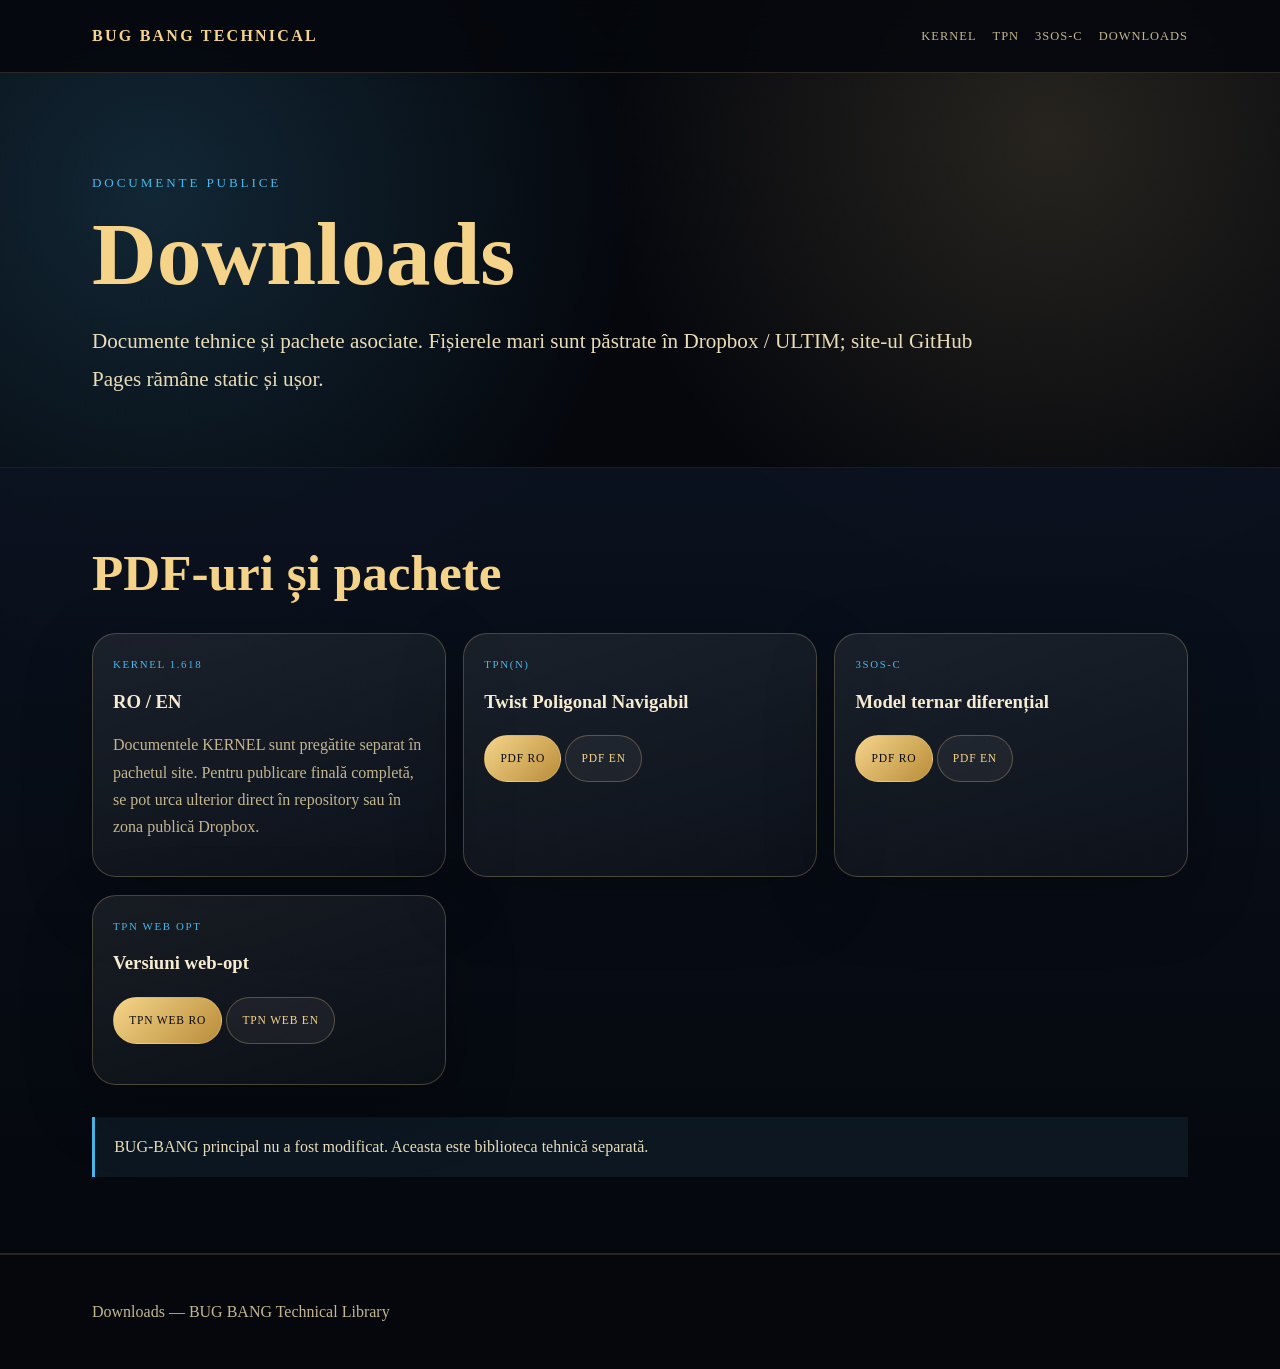
==== downloads.html @ 65dff2f1 "Add downloads page with document links" ====
<!DOCTYPE html>
<html lang="ro"><head><meta charset="UTF-8"><meta name="viewport" content="width=device-width, initial-scale=1.0"><title>Downloads — BUG BANG Technical</title><link rel="stylesheet" href="css/style.css"></head><body><nav><div class="wrap nav"><a class="brand" href="index.html">BUG BANG Technical</a><div class="links"><a href="kernel.html">KERNEL</a><a href="tpn.html">TPN</a><a href="3sos-c.html">3SOS-C</a><a href="downloads.html">Downloads</a></div></div></nav><header class="hero"><div class="wrap"><div class="eyebrow">documente publice</div><h1>Downloads</h1><p class="lead">Documente tehnice și pachete asociate. Fișierele mari sunt păstrate în Dropbox / ULTIM; site-ul GitHub Pages rămâne static și ușor.</p></div></header><section class="section surface"><div class="wrap"><h2>PDF-uri și pachete</h2><div class="grid"><article class="card"><span class="tag">KERNEL 1.618</span><h3>RO / EN</h3><p>Documentele KERNEL sunt pregătite separat în pachetul site. Pentru publicare finală completă, se pot urca ulterior direct în repository sau în zona publică Dropbox.</p></article><article class="card"><span class="tag">TPN(n)</span><h3>Twist Poligonal Navigabil</h3><p><a class="btn primary" href="https://www.dropbox.com/scl/fi/l1ahsx0x2qfwhn7kk19ha/TPN_RO_KERNEL_STYLE_TEXT_HQ_WEB.pdf?rlkey=b2x315bn0pcg259uns568cgch&dl=0">PDF RO</a><a class="btn secondary" href="https://www.dropbox.com/scl/fi/vc5ysu9kchn9l4sh7l8yj/TPN_EN_KERNEL_STYLE_TEXT_HQ_WEB.pdf?rlkey=yb40otq6cibnzissd6wv9ja8n&dl=0">PDF EN</a></p></article><article class="card"><span class="tag">3SOS-C</span><h3>Model ternar diferențial</h3><p><a class="btn primary" href="https://www.dropbox.com/scl/fi/amsej6utj336kwhtutkh4/3sos-c_public_ro_final_coperta_corecta.pdf?rlkey=fko31ijdxouz7ts5f71ryzepr&dl=0">PDF RO</a><a class="btn secondary" href="https://www.dropbox.com/scl/fi/3zk2rzetz091nug4avxe5/3sos-c_public_en_final.pdf?rlkey=5bdjxxbr21iehseunuf7qtzwz&dl=0">PDF EN</a></p></article><article class="card"><span class="tag">TPN web opt</span><h3>Versiuni web-opt</h3><p><a class="btn primary" href="https://www.dropbox.com/scl/fi/0awaf31crosdxvlsmd5ml/tpn-web-ro-complet-webopt.pdf?rlkey=46iglxqhbc7e9gy6e0wr1ux4d&dl=0">TPN web RO</a><a class="btn secondary" href="https://www.dropbox.com/scl/fi/ejwtejein2mveqn09pgpi/tpn-web-en-complete-webopt.pdf?rlkey=4uywd56qb1otoxhpt3ixmazj6&dl=0">TPN web EN</a></p></article></div><div class="note">BUG-BANG principal nu a fost modificat. Aceasta este biblioteca tehnică separată.</div></div></section><footer><div class="wrap">Downloads — BUG BANG Technical Library</div></footer></body></html>
---- css/style.css ----
*{box-sizing:border-box}html{scroll-behavior:smooth}body{margin:0;font-family:Georgia,'Times New Roman',serif;color:#f7ecd2;background:radial-gradient(circle at 12% 14%,rgba(75,183,232,.18),transparent 30rem),radial-gradient(circle at 82% 10%,rgba(245,212,138,.14),transparent 28rem),#05070d}a{color:inherit}.wrap{width:min(1160px,92vw);margin:0 auto;padding:0 clamp(1rem,3vw,2rem)}nav{position:sticky;top:0;z-index:10;background:rgba(5,7,13,.88);border-bottom:1px solid rgba(245,212,138,.16);backdrop-filter:blur(14px)}.nav{min-height:72px;display:flex;align-items:center;justify-content:space-between;gap:1rem;flex-wrap:wrap}.brand{font-weight:700;color:#f5d48a;text-transform:uppercase;letter-spacing:.14em;text-decoration:none}.links{display:flex;gap:1rem;flex-wrap:wrap}.links a{color:#c4b68f;text-transform:uppercase;font-size:.78rem;letter-spacing:.08em;text-decoration:none}.links a:hover{color:#f5d48a}.hero{padding:clamp(4rem,8vw,8rem) 0 3rem}.eyebrow{color:#4bb7e8;text-transform:uppercase;letter-spacing:.22em;font-size:.82rem;margin-bottom:1rem}h1,h2,h3,.btn,.brand,.links a{font-family:Georgia,'Times New Roman',serif}h1{font-size:clamp(2.4rem,7vw,5.8rem);line-height:1.04;color:#f5d48a;margin:0}h2{font-size:clamp(1.7rem,4vw,3.4rem);line-height:1.1;color:#f5d48a;margin:0 0 1rem}.lead{font-size:clamp(1rem,1.2vw + .8rem,1.32rem);line-height:1.8;color:#e9dcb9;max-width:900px}.section{padding:clamp(3.5rem,6vw,7rem) 0}.surface{background:linear-gradient(180deg,rgba(11,18,32,.9),rgba(5,7,13,.9));border-top:1px solid rgba(245,212,138,.1);border-bottom:1px solid rgba(245,212,138,.1)}.grid{display:grid;grid-template-columns:repeat(auto-fit,minmax(min(270px,100%),1fr));gap:1.1rem;margin-top:2rem}.card{border:1px solid rgba(245,212,138,.24);border-radius:24px;background:linear-gradient(160deg,rgba(255,255,255,.075),rgba(255,255,255,.025));padding:1.25rem;box-shadow:0 22px 70px rgba(0,0,0,.24)}.card p,.card li{color:#c4b68f;line-height:1.7}.tag{color:#4bb7e8;text-transform:uppercase;letter-spacing:.15em;font-size:.68rem}.btn{display:inline-flex;align-items:center;justify-content:center;min-height:43px;padding:.78rem .95rem;border-radius:999px;border:1px solid rgba(245,212,138,.28);font-size:.72rem;text-transform:uppercase;letter-spacing:.07em;text-decoration:none;margin:.25rem .25rem .25rem 0}.primary{background:linear-gradient(135deg,#f5d48a,#b98d39);color:#090b10}.secondary{background:rgba(255,255,255,.05);color:#f5d48a}.note{border-left:3px solid #4bb7e8;padding:1rem 1.2rem;background:rgba(75,183,232,.08);color:#e9dcb9;line-height:1.75;margin-top:2rem}footer{padding:3rem 0;border-top:1px solid rgba(245,212,138,.14);color:#c4b68f}@media(max-width:720px){.nav{display:block;padding:1rem 0}.links{margin-top:.8rem}.btn{width:100%;text-align:center}}
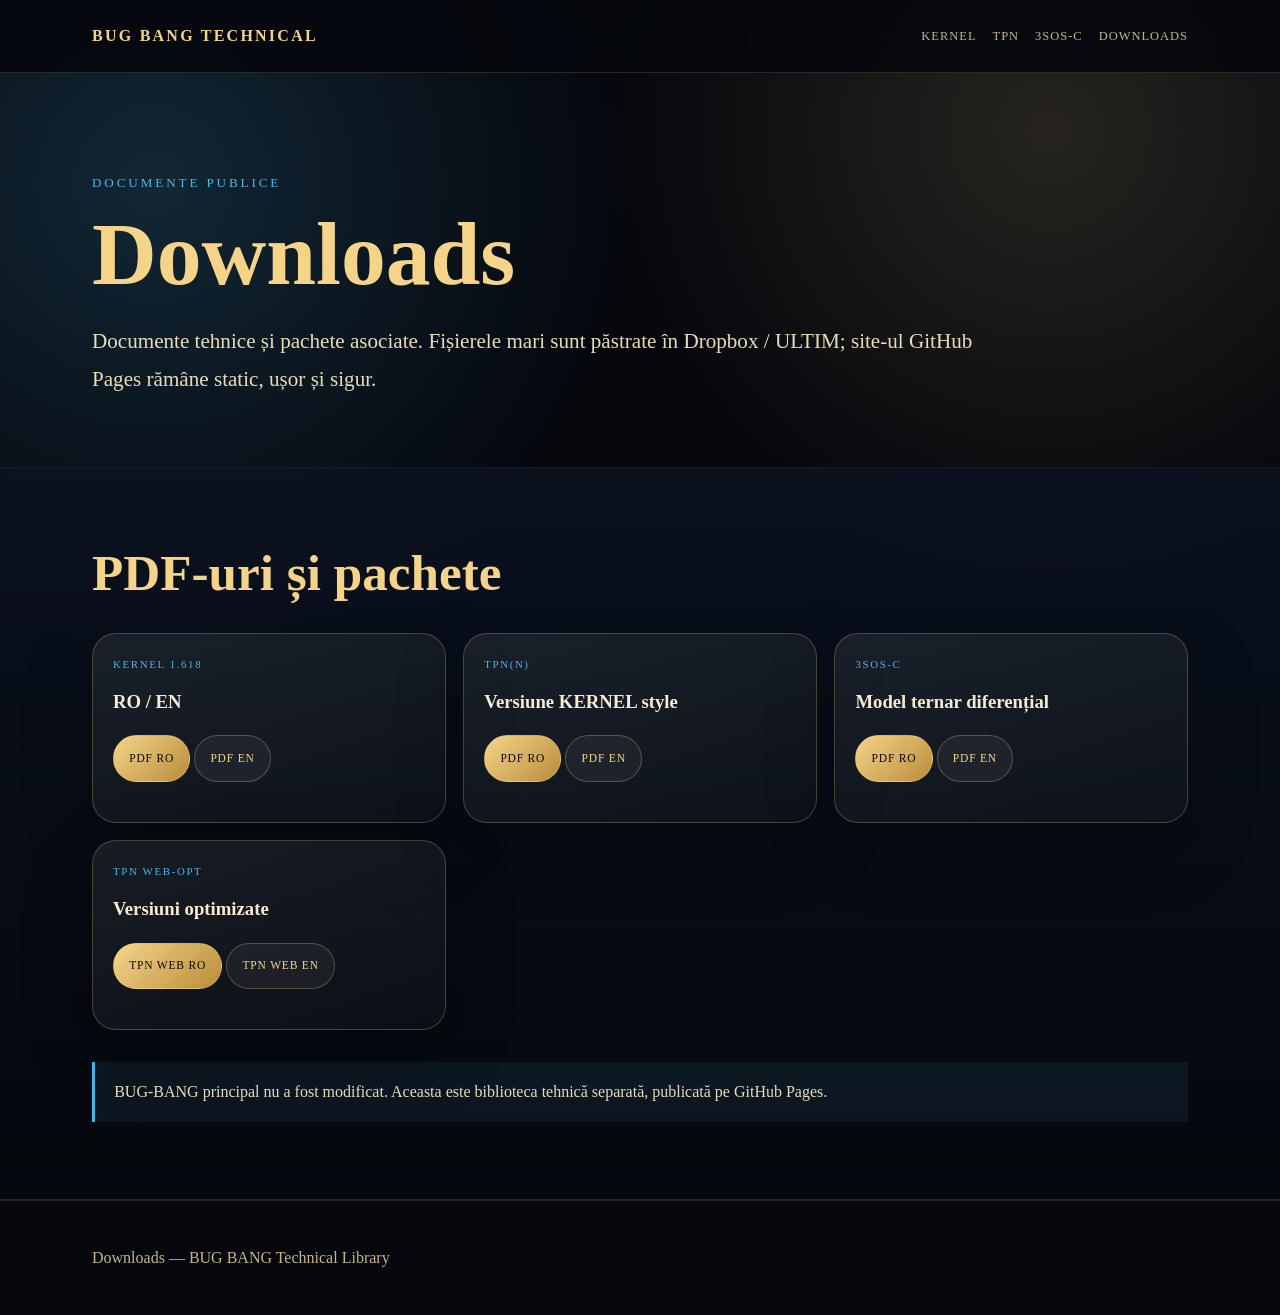
==== commit f383aa74: "Complete downloads page with KERNEL links" ====
--- a/downloads.html
+++ b/downloads.html
@@ -1,2 +1,2 @@
 <!DOCTYPE html>
-<html lang="ro"><head><meta charset="UTF-8"><meta name="viewport" content="width=device-width, initial-scale=1.0"><title>Downloads — BUG BANG Technical</title><link rel="stylesheet" href="css/style.css"></head><body><nav><div class="wrap nav"><a class="brand" href="index.html">BUG BANG Technical</a><div class="links"><a href="kernel.html">KERNEL</a><a href="tpn.html">TPN</a><a href="3sos-c.html">3SOS-C</a><a href="downloads.html">Downloads</a></div></div></nav><header class="hero"><div class="wrap"><div class="eyebrow">documente publice</div><h1>Downloads</h1><p class="lead">Documente tehnice și pachete asociate. Fișierele mari sunt păstrate în Dropbox / ULTIM; site-ul GitHub Pages rămâne static și ușor.</p></div></header><section class="section surface"><div class="wrap"><h2>PDF-uri și pachete</h2><div class="grid"><article class="card"><span class="tag">KERNEL 1.618</span><h3>RO / EN</h3><p>Documentele KERNEL sunt pregătite separat în pachetul site. Pentru publicare finală completă, se pot urca ulterior direct în repository sau în zona publică Dropbox.</p></article><article class="card"><span class="tag">TPN(n)</span><h3>Twist Poligonal Navigabil</h3><p><a class="btn primary" href="https://www.dropbox.com/scl/fi/l1ahsx0x2qfwhn7kk19ha/TPN_RO_KERNEL_STYLE_TEXT_HQ_WEB.pdf?rlkey=b2x315bn0pcg259uns568cgch&dl=0">PDF RO</a><a class="btn secondary" href="https://www.dropbox.com/scl/fi/vc5ysu9kchn9l4sh7l8yj/TPN_EN_KERNEL_STYLE_TEXT_HQ_WEB.pdf?rlkey=yb40otq6cibnzissd6wv9ja8n&dl=0">PDF EN</a></p></article><article class="card"><span class="tag">3SOS-C</span><h3>Model ternar diferențial</h3><p><a class="btn primary" href="https://www.dropbox.com/scl/fi/amsej6utj336kwhtutkh4/3sos-c_public_ro_final_coperta_corecta.pdf?rlkey=fko31ijdxouz7ts5f71ryzepr&dl=0">PDF RO</a><a class="btn secondary" href="https://www.dropbox.com/scl/fi/3zk2rzetz091nug4avxe5/3sos-c_public_en_final.pdf?rlkey=5bdjxxbr21iehseunuf7qtzwz&dl=0">PDF EN</a></p></article><article class="card"><span class="tag">TPN web opt</span><h3>Versiuni web-opt</h3><p><a class="btn primary" href="https://www.dropbox.com/scl/fi/0awaf31crosdxvlsmd5ml/tpn-web-ro-complet-webopt.pdf?rlkey=46iglxqhbc7e9gy6e0wr1ux4d&dl=0">TPN web RO</a><a class="btn secondary" href="https://www.dropbox.com/scl/fi/ejwtejein2mveqn09pgpi/tpn-web-en-complete-webopt.pdf?rlkey=4uywd56qb1otoxhpt3ixmazj6&dl=0">TPN web EN</a></p></article></div><div class="note">BUG-BANG principal nu a fost modificat. Aceasta este biblioteca tehnică separată.</div></div></section><footer><div class="wrap">Downloads — BUG BANG Technical Library</div></footer></body></html>
+<html lang="ro"><head><meta charset="UTF-8"><meta name="viewport" content="width=device-width, initial-scale=1.0"><title>Downloads — BUG BANG Technical</title><link rel="stylesheet" href="css/style.css"></head><body><nav><div class="wrap nav"><a class="brand" href="index.html">BUG BANG Technical</a><div class="links"><a href="kernel.html">KERNEL</a><a href="tpn.html">TPN</a><a href="3sos-c.html">3SOS-C</a><a href="downloads.html">Downloads</a></div></div></nav><header class="hero"><div class="wrap"><div class="eyebrow">documente publice</div><h1>Downloads</h1><p class="lead">Documente tehnice și pachete asociate. Fișierele mari sunt păstrate în Dropbox / ULTIM; site-ul GitHub Pages rămâne static, ușor și sigur.</p></div></header><section class="section surface"><div class="wrap"><h2>PDF-uri și pachete</h2><div class="grid"><article class="card"><span class="tag">KERNEL 1.618</span><h3>RO / EN</h3><p><a class="btn primary" href="https://www.dropbox.com/pri/get/ULTIM/KERNEL_1_618_RO_SITE_COPERTA_CORECTA_FULLPAGE.pdf?_subject_uid=2174207793&w=AACHsvc_u7PDxz6mF8iy3HeVPnzlkanqWURktGiKh36nxA">PDF RO</a><a class="btn secondary" href="https://www.dropbox.com/pri/get/ULTIM/KERNEL_1_618_EN_SITE_FULLPAGE_COVERS.pdf?_subject_uid=2174207793&w=AAAnMVVgnqrexRiv_w2AHpHMu8aQy2-dFiPYLh2XU2vAuQ">PDF EN</a></p></article><article class="card"><span class="tag">TPN(n)</span><h3>Versiune KERNEL style</h3><p><a class="btn primary" href="https://www.dropbox.com/scl/fi/l1ahsx0x2qfwhn7kk19ha/TPN_RO_KERNEL_STYLE_TEXT_HQ_WEB.pdf?rlkey=b2x315bn0pcg259uns568cgch&dl=0">PDF RO</a><a class="btn secondary" href="https://www.dropbox.com/scl/fi/vc5ysu9kchn9l4sh7l8yj/TPN_EN_KERNEL_STYLE_TEXT_HQ_WEB.pdf?rlkey=yb40otq6cibnzissd6wv9ja8n&dl=0">PDF EN</a></p></article><article class="card"><span class="tag">3SOS-C</span><h3>Model ternar diferențial</h3><p><a class="btn primary" href="https://www.dropbox.com/scl/fi/amsej6utj336kwhtutkh4/3sos-c_public_ro_final_coperta_corecta.pdf?rlkey=fko31ijdxouz7ts5f71ryzepr&dl=0">PDF RO</a><a class="btn secondary" href="https://www.dropbox.com/scl/fi/3zk2rzetz091nug4avxe5/3sos-c_public_en_final.pdf?rlkey=5bdjxxbr21iehseunuf7qtzwz&dl=0">PDF EN</a></p></article><article class="card"><span class="tag">TPN web-opt</span><h3>Versiuni optimizate</h3><p><a class="btn primary" href="https://www.dropbox.com/scl/fi/0awaf31crosdxvlsmd5ml/tpn-web-ro-complet-webopt.pdf?rlkey=46iglxqhbc7e9gy6e0wr1ux4d&dl=0">TPN web RO</a><a class="btn secondary" href="https://www.dropbox.com/scl/fi/ejwtejein2mveqn09pgpi/tpn-web-en-complete-webopt.pdf?rlkey=4uywd56qb1otoxhpt3ixmazj6&dl=0">TPN web EN</a></p></article></div><div class="note">BUG-BANG principal nu a fost modificat. Aceasta este biblioteca tehnică separată, publicată pe GitHub Pages.</div></div></section><footer><div class="wrap">Downloads — BUG BANG Technical Library</div></footer></body></html>
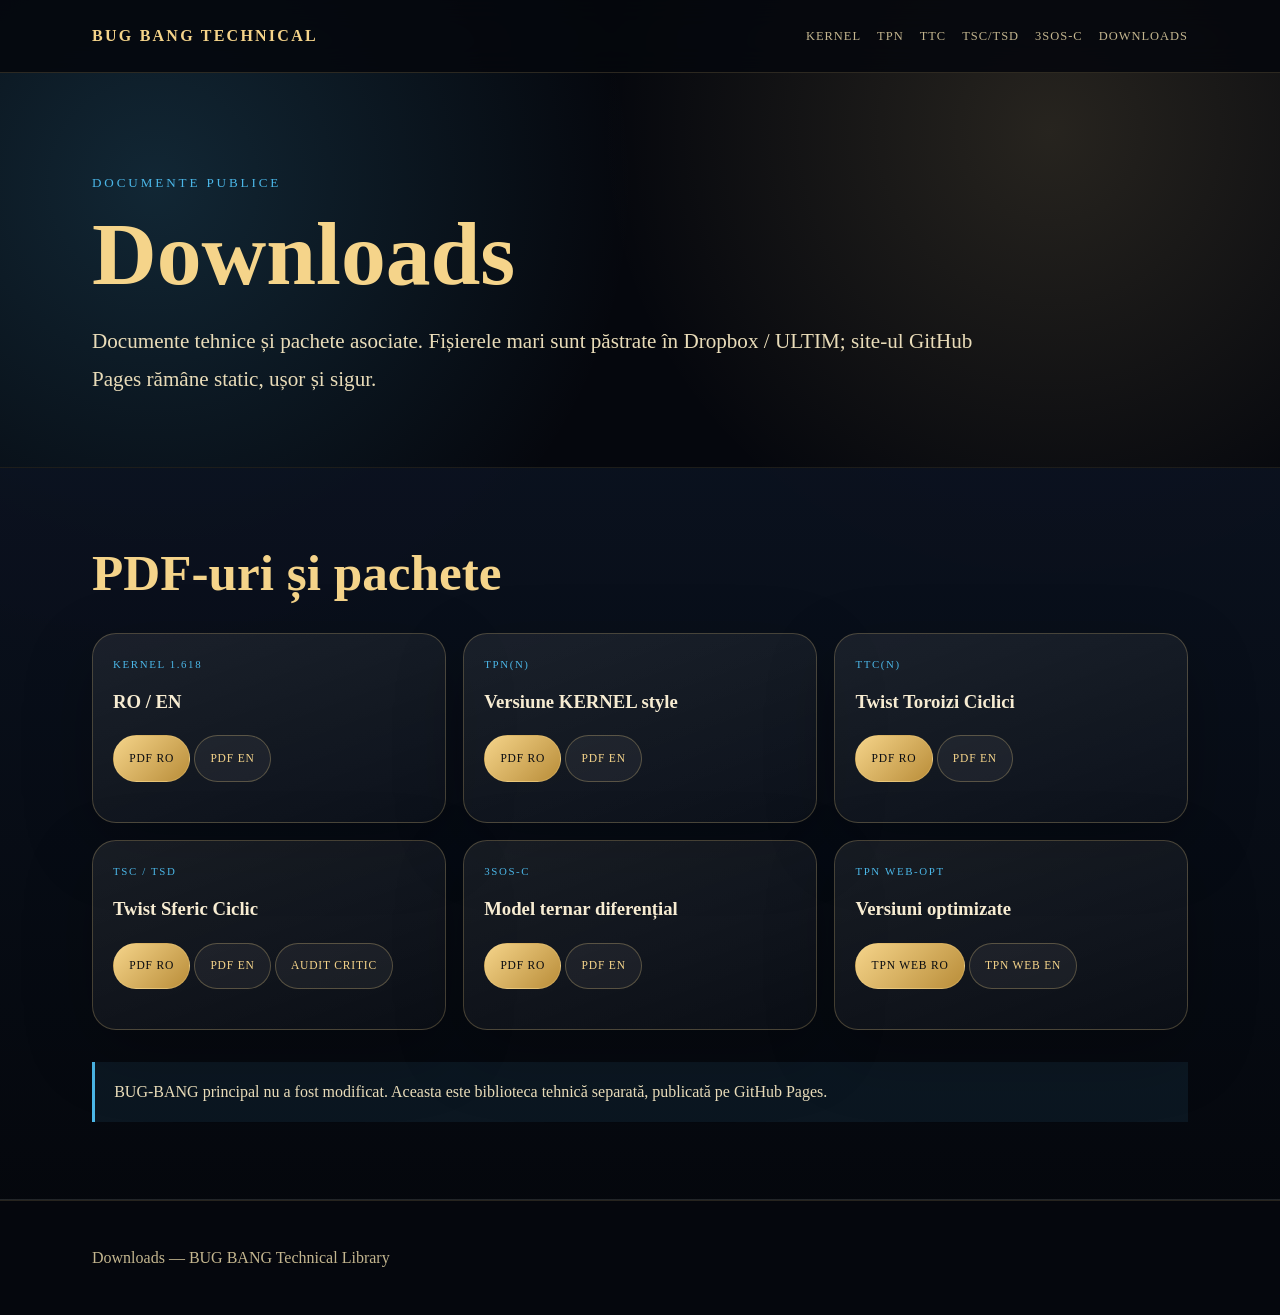
==== commit 9864a198: "Add TTC and TSC TSD downloads" ====
--- a/downloads.html
+++ b/downloads.html
@@ -1,2 +1,2 @@
 <!DOCTYPE html>
-<html lang="ro"><head><meta charset="UTF-8"><meta name="viewport" content="width=device-width, initial-scale=1.0"><title>Downloads — BUG BANG Technical</title><link rel="stylesheet" href="css/style.css"></head><body><nav><div class="wrap nav"><a class="brand" href="index.html">BUG BANG Technical</a><div class="links"><a href="kernel.html">KERNEL</a><a href="tpn.html">TPN</a><a href="3sos-c.html">3SOS-C</a><a href="downloads.html">Downloads</a></div></div></nav><header class="hero"><div class="wrap"><div class="eyebrow">documente publice</div><h1>Downloads</h1><p class="lead">Documente tehnice și pachete asociate. Fișierele mari sunt păstrate în Dropbox / ULTIM; site-ul GitHub Pages rămâne static, ușor și sigur.</p></div></header><section class="section surface"><div class="wrap"><h2>PDF-uri și pachete</h2><div class="grid"><article class="card"><span class="tag">KERNEL 1.618</span><h3>RO / EN</h3><p><a class="btn primary" href="https://www.dropbox.com/pri/get/ULTIM/KERNEL_1_618_RO_SITE_COPERTA_CORECTA_FULLPAGE.pdf?_subject_uid=2174207793&w=AACHsvc_u7PDxz6mF8iy3HeVPnzlkanqWURktGiKh36nxA">PDF RO</a><a class="btn secondary" href="https://www.dropbox.com/pri/get/ULTIM/KERNEL_1_618_EN_SITE_FULLPAGE_COVERS.pdf?_subject_uid=2174207793&w=AAAnMVVgnqrexRiv_w2AHpHMu8aQy2-dFiPYLh2XU2vAuQ">PDF EN</a></p></article><article class="card"><span class="tag">TPN(n)</span><h3>Versiune KERNEL style</h3><p><a class="btn primary" href="https://www.dropbox.com/scl/fi/l1ahsx0x2qfwhn7kk19ha/TPN_RO_KERNEL_STYLE_TEXT_HQ_WEB.pdf?rlkey=b2x315bn0pcg259uns568cgch&dl=0">PDF RO</a><a class="btn secondary" href="https://www.dropbox.com/scl/fi/vc5ysu9kchn9l4sh7l8yj/TPN_EN_KERNEL_STYLE_TEXT_HQ_WEB.pdf?rlkey=yb40otq6cibnzissd6wv9ja8n&dl=0">PDF EN</a></p></article><article class="card"><span class="tag">3SOS-C</span><h3>Model ternar diferențial</h3><p><a class="btn primary" href="https://www.dropbox.com/scl/fi/amsej6utj336kwhtutkh4/3sos-c_public_ro_final_coperta_corecta.pdf?rlkey=fko31ijdxouz7ts5f71ryzepr&dl=0">PDF RO</a><a class="btn secondary" href="https://www.dropbox.com/scl/fi/3zk2rzetz091nug4avxe5/3sos-c_public_en_final.pdf?rlkey=5bdjxxbr21iehseunuf7qtzwz&dl=0">PDF EN</a></p></article><article class="card"><span class="tag">TPN web-opt</span><h3>Versiuni optimizate</h3><p><a class="btn primary" href="https://www.dropbox.com/scl/fi/0awaf31crosdxvlsmd5ml/tpn-web-ro-complet-webopt.pdf?rlkey=46iglxqhbc7e9gy6e0wr1ux4d&dl=0">TPN web RO</a><a class="btn secondary" href="https://www.dropbox.com/scl/fi/ejwtejein2mveqn09pgpi/tpn-web-en-complete-webopt.pdf?rlkey=4uywd56qb1otoxhpt3ixmazj6&dl=0">TPN web EN</a></p></article></div><div class="note">BUG-BANG principal nu a fost modificat. Aceasta este biblioteca tehnică separată, publicată pe GitHub Pages.</div></div></section><footer><div class="wrap">Downloads — BUG BANG Technical Library</div></footer></body></html>
+<html lang="ro"><head><meta charset="UTF-8"><meta name="viewport" content="width=device-width, initial-scale=1.0"><title>Downloads — BUG BANG Technical</title><link rel="stylesheet" href="css/style.css"></head><body><nav><div class="wrap nav"><a class="brand" href="index.html">BUG BANG Technical</a><div class="links"><a href="kernel.html">KERNEL</a><a href="tpn.html">TPN</a><a href="ttc.html">TTC</a><a href="tsc-tsd.html">TSC/TSD</a><a href="3sos-c.html">3SOS-C</a><a href="downloads.html">Downloads</a></div></div></nav><header class="hero"><div class="wrap"><div class="eyebrow">documente publice</div><h1>Downloads</h1><p class="lead">Documente tehnice și pachete asociate. Fișierele mari sunt păstrate în Dropbox / ULTIM; site-ul GitHub Pages rămâne static, ușor și sigur.</p></div></header><section class="section surface"><div class="wrap"><h2>PDF-uri și pachete</h2><div class="grid"><article class="card"><span class="tag">KERNEL 1.618</span><h3>RO / EN</h3><p><a class="btn primary" href="https://www.dropbox.com/pri/get/ULTIM/KERNEL_1_618_RO_SITE_COPERTA_CORECTA_FULLPAGE.pdf?_subject_uid=2174207793&w=AACHsvc_u7PDxz6mF8iy3HeVPnzlkanqWURktGiKh36nxA">PDF RO</a><a class="btn secondary" href="https://www.dropbox.com/pri/get/ULTIM/KERNEL_1_618_EN_SITE_FULLPAGE_COVERS.pdf?_subject_uid=2174207793&w=AAAnMVVgnqrexRiv_w2AHpHMu8aQy2-dFiPYLh2XU2vAuQ">PDF EN</a></p></article><article class="card"><span class="tag">TPN(n)</span><h3>Versiune KERNEL style</h3><p><a class="btn primary" href="https://www.dropbox.com/scl/fi/l1ahsx0x2qfwhn7kk19ha/TPN_RO_KERNEL_STYLE_TEXT_HQ_WEB.pdf?rlkey=b2x315bn0pcg259uns568cgch&dl=0">PDF RO</a><a class="btn secondary" href="https://www.dropbox.com/scl/fi/vc5ysu9kchn9l4sh7l8yj/TPN_EN_KERNEL_STYLE_TEXT_HQ_WEB.pdf?rlkey=yb40otq6cibnzissd6wv9ja8n&dl=0">PDF EN</a></p></article><article class="card"><span class="tag">TTC(n)</span><h3>Twist Toroizi Ciclici</h3><p><a class="btn primary" href="https://www.dropbox.com/scl/fi/e7wbfg8v1bj3zpswmf02y/TWIST-TOROIZI-CICLICI-TTC-n.pdf?rlkey=ld00pzd2l3k2svrau0vahbrue&dl=0">PDF RO</a><a class="btn secondary" href="https://www.dropbox.com/scl/fi/vi8oip0ylrlozsonqhbcr/CYCLIC20TOROIDS-20TTC-n-_FULL_ENGLISH.pdf?rlkey=89d4tjtmznguchbmed7cru7hu&dl=0">PDF EN</a></p></article><article class="card"><span class="tag">TSC / TSD</span><h3>Twist Sferic Ciclic</h3><p><a class="btn primary" href="https://www.dropbox.com/scl/fi/h6iyof2h1yleze42bl56e/TWIST_SFERIC_CICLIC_TSCn-1.pdf?rlkey=yyfi33fo1h4q1ywb81pan0nhk&dl=0">PDF RO</a><a class="btn secondary" href="https://www.dropbox.com/scl/fi/1bxykvbdu59xbbhnlhwjm/TWIST_SPHERICAL_CYCLIC_TSCn_EN_FINAL.pdf?rlkey=k7e0nh14keoxp8mvtqv1zzxqz&dl=0">PDF EN</a><a class="btn secondary" href="https://www.dropbox.com/scl/fi/7nhlpfhz80gz0d980eyon/Licenta_Sferoid_TSC_TSD_FINAL_V2_CRITICA_2026-06-21.pdf?rlkey=0ct2hjjorbdd6pp8o8gbywolg&dl=0">Audit critic</a></p></article><article class="card"><span class="tag">3SOS-C</span><h3>Model ternar diferențial</h3><p><a class="btn primary" href="https://www.dropbox.com/scl/fi/amsej6utj336kwhtutkh4/3sos-c_public_ro_final_coperta_corecta.pdf?rlkey=fko31ijdxouz7ts5f71ryzepr&dl=0">PDF RO</a><a class="btn secondary" href="https://www.dropbox.com/scl/fi/3zk2rzetz091nug4avxe5/3sos-c_public_en_final.pdf?rlkey=5bdjxxbr21iehseunuf7qtzwz&dl=0">PDF EN</a></p></article><article class="card"><span class="tag">TPN web-opt</span><h3>Versiuni optimizate</h3><p><a class="btn primary" href="https://www.dropbox.com/scl/fi/0awaf31crosdxvlsmd5ml/tpn-web-ro-complet-webopt.pdf?rlkey=46iglxqhbc7e9gy6e0wr1ux4d&dl=0">TPN web RO</a><a class="btn secondary" href="https://www.dropbox.com/scl/fi/ejwtejein2mveqn09pgpi/tpn-web-en-complete-webopt.pdf?rlkey=4uywd56qb1otoxhpt3ixmazj6&dl=0">TPN web EN</a></p></article></div><div class="note">BUG-BANG principal nu a fost modificat. Aceasta este biblioteca tehnică separată, publicată pe GitHub Pages.</div></div></section><footer><div class="wrap">Downloads — BUG BANG Technical Library</div></footer></body></html>
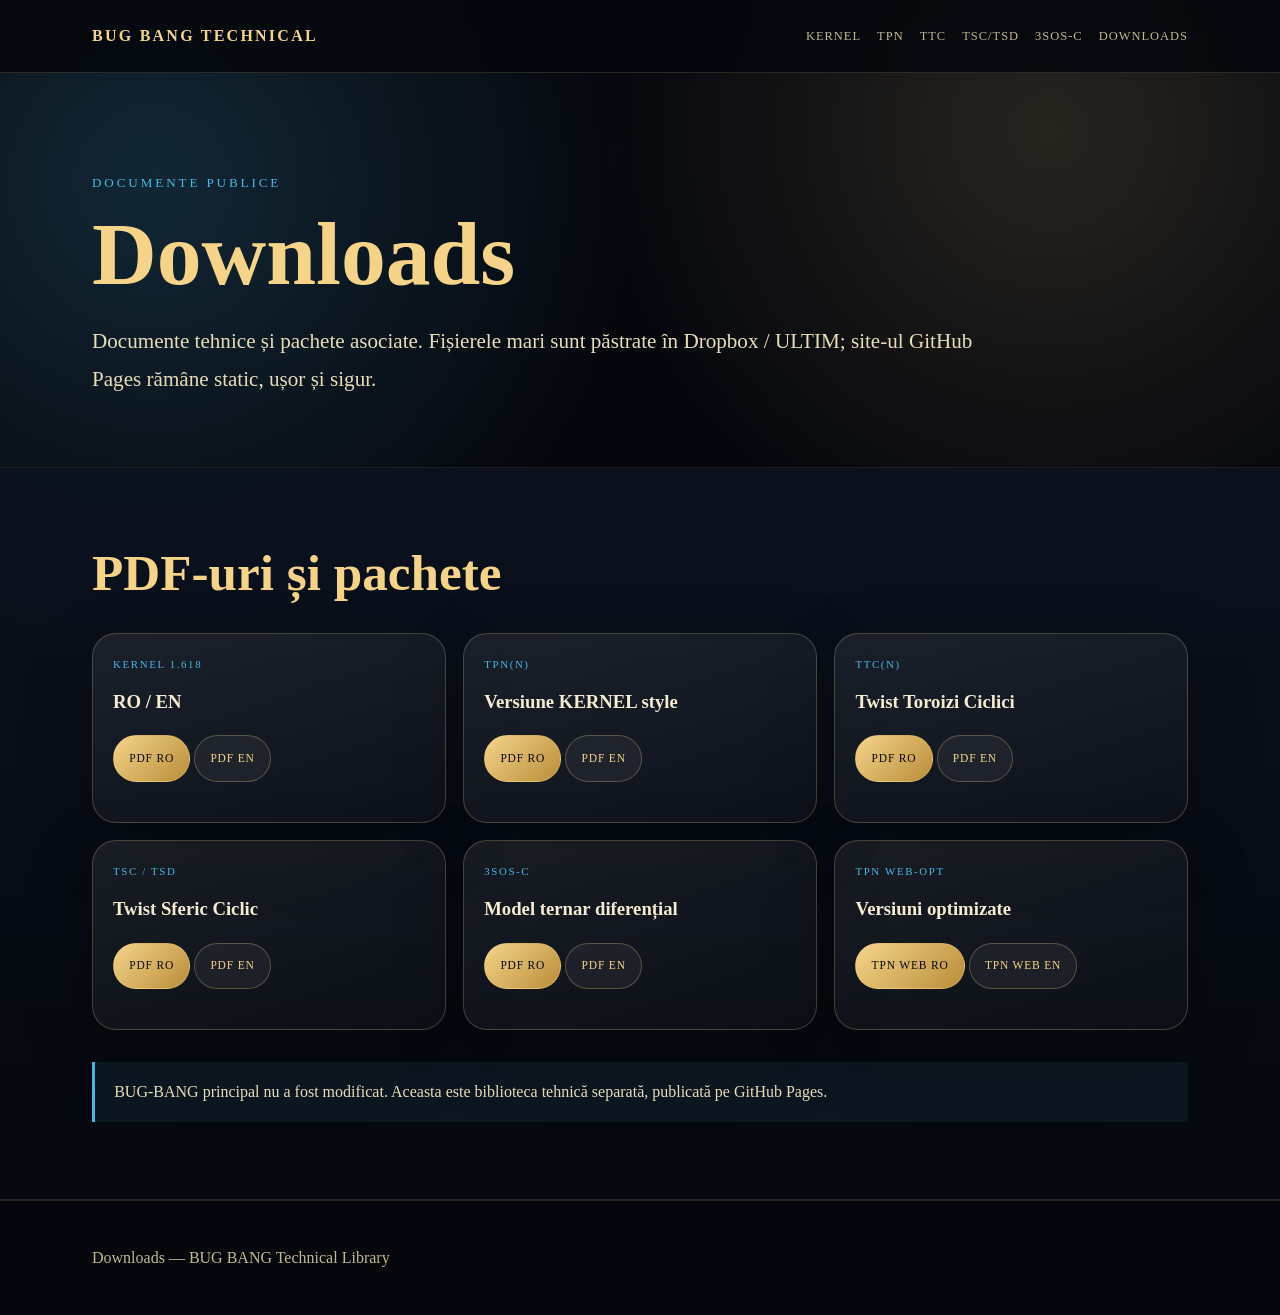
==== commit d73a38b3: "Remove audit label from TSC TSD downloads" ====
--- a/downloads.html
+++ b/downloads.html
@@ -1,2 +1,2 @@
 <!DOCTYPE html>
-<html lang="ro"><head><meta charset="UTF-8"><meta name="viewport" content="width=device-width, initial-scale=1.0"><title>Downloads — BUG BANG Technical</title><link rel="stylesheet" href="css/style.css"></head><body><nav><div class="wrap nav"><a class="brand" href="index.html">BUG BANG Technical</a><div class="links"><a href="kernel.html">KERNEL</a><a href="tpn.html">TPN</a><a href="ttc.html">TTC</a><a href="tsc-tsd.html">TSC/TSD</a><a href="3sos-c.html">3SOS-C</a><a href="downloads.html">Downloads</a></div></div></nav><header class="hero"><div class="wrap"><div class="eyebrow">documente publice</div><h1>Downloads</h1><p class="lead">Documente tehnice și pachete asociate. Fișierele mari sunt păstrate în Dropbox / ULTIM; site-ul GitHub Pages rămâne static, ușor și sigur.</p></div></header><section class="section surface"><div class="wrap"><h2>PDF-uri și pachete</h2><div class="grid"><article class="card"><span class="tag">KERNEL 1.618</span><h3>RO / EN</h3><p><a class="btn primary" href="https://www.dropbox.com/pri/get/ULTIM/KERNEL_1_618_RO_SITE_COPERTA_CORECTA_FULLPAGE.pdf?_subject_uid=2174207793&w=AACHsvc_u7PDxz6mF8iy3HeVPnzlkanqWURktGiKh36nxA">PDF RO</a><a class="btn secondary" href="https://www.dropbox.com/pri/get/ULTIM/KERNEL_1_618_EN_SITE_FULLPAGE_COVERS.pdf?_subject_uid=2174207793&w=AAAnMVVgnqrexRiv_w2AHpHMu8aQy2-dFiPYLh2XU2vAuQ">PDF EN</a></p></article><article class="card"><span class="tag">TPN(n)</span><h3>Versiune KERNEL style</h3><p><a class="btn primary" href="https://www.dropbox.com/scl/fi/l1ahsx0x2qfwhn7kk19ha/TPN_RO_KERNEL_STYLE_TEXT_HQ_WEB.pdf?rlkey=b2x315bn0pcg259uns568cgch&dl=0">PDF RO</a><a class="btn secondary" href="https://www.dropbox.com/scl/fi/vc5ysu9kchn9l4sh7l8yj/TPN_EN_KERNEL_STYLE_TEXT_HQ_WEB.pdf?rlkey=yb40otq6cibnzissd6wv9ja8n&dl=0">PDF EN</a></p></article><article class="card"><span class="tag">TTC(n)</span><h3>Twist Toroizi Ciclici</h3><p><a class="btn primary" href="https://www.dropbox.com/scl/fi/e7wbfg8v1bj3zpswmf02y/TWIST-TOROIZI-CICLICI-TTC-n.pdf?rlkey=ld00pzd2l3k2svrau0vahbrue&dl=0">PDF RO</a><a class="btn secondary" href="https://www.dropbox.com/scl/fi/vi8oip0ylrlozsonqhbcr/CYCLIC20TOROIDS-20TTC-n-_FULL_ENGLISH.pdf?rlkey=89d4tjtmznguchbmed7cru7hu&dl=0">PDF EN</a></p></article><article class="card"><span class="tag">TSC / TSD</span><h3>Twist Sferic Ciclic</h3><p><a class="btn primary" href="https://www.dropbox.com/scl/fi/h6iyof2h1yleze42bl56e/TWIST_SFERIC_CICLIC_TSCn-1.pdf?rlkey=yyfi33fo1h4q1ywb81pan0nhk&dl=0">PDF RO</a><a class="btn secondary" href="https://www.dropbox.com/scl/fi/1bxykvbdu59xbbhnlhwjm/TWIST_SPHERICAL_CYCLIC_TSCn_EN_FINAL.pdf?rlkey=k7e0nh14keoxp8mvtqv1zzxqz&dl=0">PDF EN</a><a class="btn secondary" href="https://www.dropbox.com/scl/fi/7nhlpfhz80gz0d980eyon/Licenta_Sferoid_TSC_TSD_FINAL_V2_CRITICA_2026-06-21.pdf?rlkey=0ct2hjjorbdd6pp8o8gbywolg&dl=0">Audit critic</a></p></article><article class="card"><span class="tag">3SOS-C</span><h3>Model ternar diferențial</h3><p><a class="btn primary" href="https://www.dropbox.com/scl/fi/amsej6utj336kwhtutkh4/3sos-c_public_ro_final_coperta_corecta.pdf?rlkey=fko31ijdxouz7ts5f71ryzepr&dl=0">PDF RO</a><a class="btn secondary" href="https://www.dropbox.com/scl/fi/3zk2rzetz091nug4avxe5/3sos-c_public_en_final.pdf?rlkey=5bdjxxbr21iehseunuf7qtzwz&dl=0">PDF EN</a></p></article><article class="card"><span class="tag">TPN web-opt</span><h3>Versiuni optimizate</h3><p><a class="btn primary" href="https://www.dropbox.com/scl/fi/0awaf31crosdxvlsmd5ml/tpn-web-ro-complet-webopt.pdf?rlkey=46iglxqhbc7e9gy6e0wr1ux4d&dl=0">TPN web RO</a><a class="btn secondary" href="https://www.dropbox.com/scl/fi/ejwtejein2mveqn09pgpi/tpn-web-en-complete-webopt.pdf?rlkey=4uywd56qb1otoxhpt3ixmazj6&dl=0">TPN web EN</a></p></article></div><div class="note">BUG-BANG principal nu a fost modificat. Aceasta este biblioteca tehnică separată, publicată pe GitHub Pages.</div></div></section><footer><div class="wrap">Downloads — BUG BANG Technical Library</div></footer></body></html>
+<html lang="ro"><head><meta charset="UTF-8"><meta name="viewport" content="width=device-width, initial-scale=1.0"><title>Downloads — BUG BANG Technical</title><link rel="stylesheet" href="css/style.css"></head><body><nav><div class="wrap nav"><a class="brand" href="index.html">BUG BANG Technical</a><div class="links"><a href="kernel.html">KERNEL</a><a href="tpn.html">TPN</a><a href="ttc.html">TTC</a><a href="tsc-tsd.html">TSC/TSD</a><a href="3sos-c.html">3SOS-C</a><a href="downloads.html">Downloads</a></div></div></nav><header class="hero"><div class="wrap"><div class="eyebrow">documente publice</div><h1>Downloads</h1><p class="lead">Documente tehnice și pachete asociate. Fișierele mari sunt păstrate în Dropbox / ULTIM; site-ul GitHub Pages rămâne static, ușor și sigur.</p></div></header><section class="section surface"><div class="wrap"><h2>PDF-uri și pachete</h2><div class="grid"><article class="card"><span class="tag">KERNEL 1.618</span><h3>RO / EN</h3><p><a class="btn primary" href="https://www.dropbox.com/pri/get/ULTIM/KERNEL_1_618_RO_SITE_COPERTA_CORECTA_FULLPAGE.pdf?_subject_uid=2174207793&w=AACHsvc_u7PDxz6mF8iy3HeVPnzlkanqWURktGiKh36nxA">PDF RO</a><a class="btn secondary" href="https://www.dropbox.com/pri/get/ULTIM/KERNEL_1_618_EN_SITE_FULLPAGE_COVERS.pdf?_subject_uid=2174207793&w=AAAnMVVgnqrexRiv_w2AHpHMu8aQy2-dFiPYLh2XU2vAuQ">PDF EN</a></p></article><article class="card"><span class="tag">TPN(n)</span><h3>Versiune KERNEL style</h3><p><a class="btn primary" href="https://www.dropbox.com/scl/fi/l1ahsx0x2qfwhn7kk19ha/TPN_RO_KERNEL_STYLE_TEXT_HQ_WEB.pdf?rlkey=b2x315bn0pcg259uns568cgch&dl=0">PDF RO</a><a class="btn secondary" href="https://www.dropbox.com/scl/fi/vc5ysu9kchn9l4sh7l8yj/TPN_EN_KERNEL_STYLE_TEXT_HQ_WEB.pdf?rlkey=yb40otq6cibnzissd6wv9ja8n&dl=0">PDF EN</a></p></article><article class="card"><span class="tag">TTC(n)</span><h3>Twist Toroizi Ciclici</h3><p><a class="btn primary" href="https://www.dropbox.com/scl/fi/e7wbfg8v1bj3zpswmf02y/TWIST-TOROIZI-CICLICI-TTC-n.pdf?rlkey=ld00pzd2l3k2svrau0vahbrue&dl=0">PDF RO</a><a class="btn secondary" href="https://www.dropbox.com/scl/fi/vi8oip0ylrlozsonqhbcr/CYCLIC20TOROIDS-20TTC-n-_FULL_ENGLISH.pdf?rlkey=89d4tjtmznguchbmed7cru7hu&dl=0">PDF EN</a></p></article><article class="card"><span class="tag">TSC / TSD</span><h3>Twist Sferic Ciclic</h3><p><a class="btn primary" href="https://www.dropbox.com/scl/fi/h6iyof2h1yleze42bl56e/TWIST_SFERIC_CICLIC_TSCn-1.pdf?rlkey=yyfi33fo1h4q1ywb81pan0nhk&dl=0">PDF RO</a><a class="btn secondary" href="https://www.dropbox.com/scl/fi/1bxykvbdu59xbbhnlhwjm/TWIST_SPHERICAL_CYCLIC_TSCn_EN_FINAL.pdf?rlkey=k7e0nh14keoxp8mvtqv1zzxqz&dl=0">PDF EN</a></p></article><article class="card"><span class="tag">3SOS-C</span><h3>Model ternar diferențial</h3><p><a class="btn primary" href="https://www.dropbox.com/scl/fi/amsej6utj336kwhtutkh4/3sos-c_public_ro_final_coperta_corecta.pdf?rlkey=fko31ijdxouz7ts5f71ryzepr&dl=0">PDF RO</a><a class="btn secondary" href="https://www.dropbox.com/scl/fi/3zk2rzetz091nug4avxe5/3sos-c_public_en_final.pdf?rlkey=5bdjxxbr21iehseunuf7qtzwz&dl=0">PDF EN</a></p></article><article class="card"><span class="tag">TPN web-opt</span><h3>Versiuni optimizate</h3><p><a class="btn primary" href="https://www.dropbox.com/scl/fi/0awaf31crosdxvlsmd5ml/tpn-web-ro-complet-webopt.pdf?rlkey=46iglxqhbc7e9gy6e0wr1ux4d&dl=0">TPN web RO</a><a class="btn secondary" href="https://www.dropbox.com/scl/fi/ejwtejein2mveqn09pgpi/tpn-web-en-complete-webopt.pdf?rlkey=4uywd56qb1otoxhpt3ixmazj6&dl=0">TPN web EN</a></p></article></div><div class="note">BUG-BANG principal nu a fost modificat. Aceasta este biblioteca tehnică separată, publicată pe GitHub Pages.</div></div></section><footer><div class="wrap">Downloads — BUG BANG Technical Library</div></footer></body></html>
